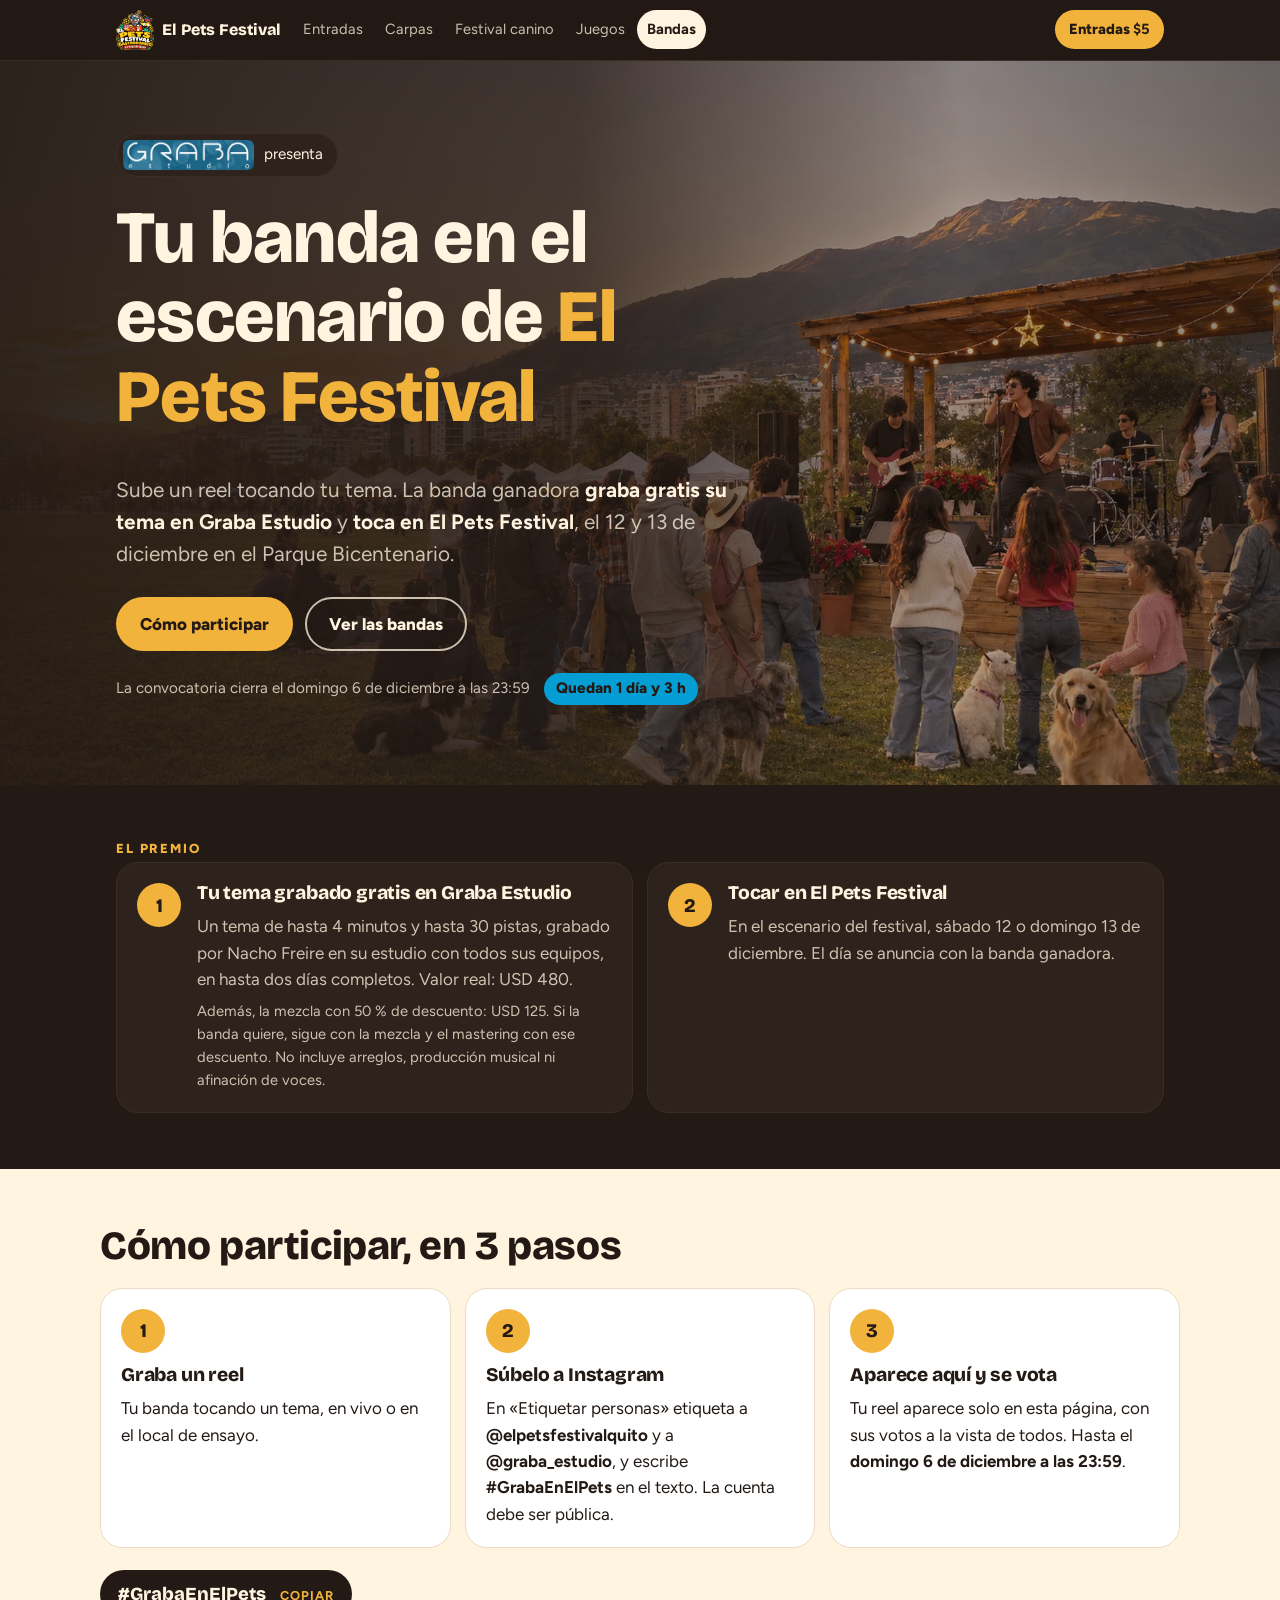
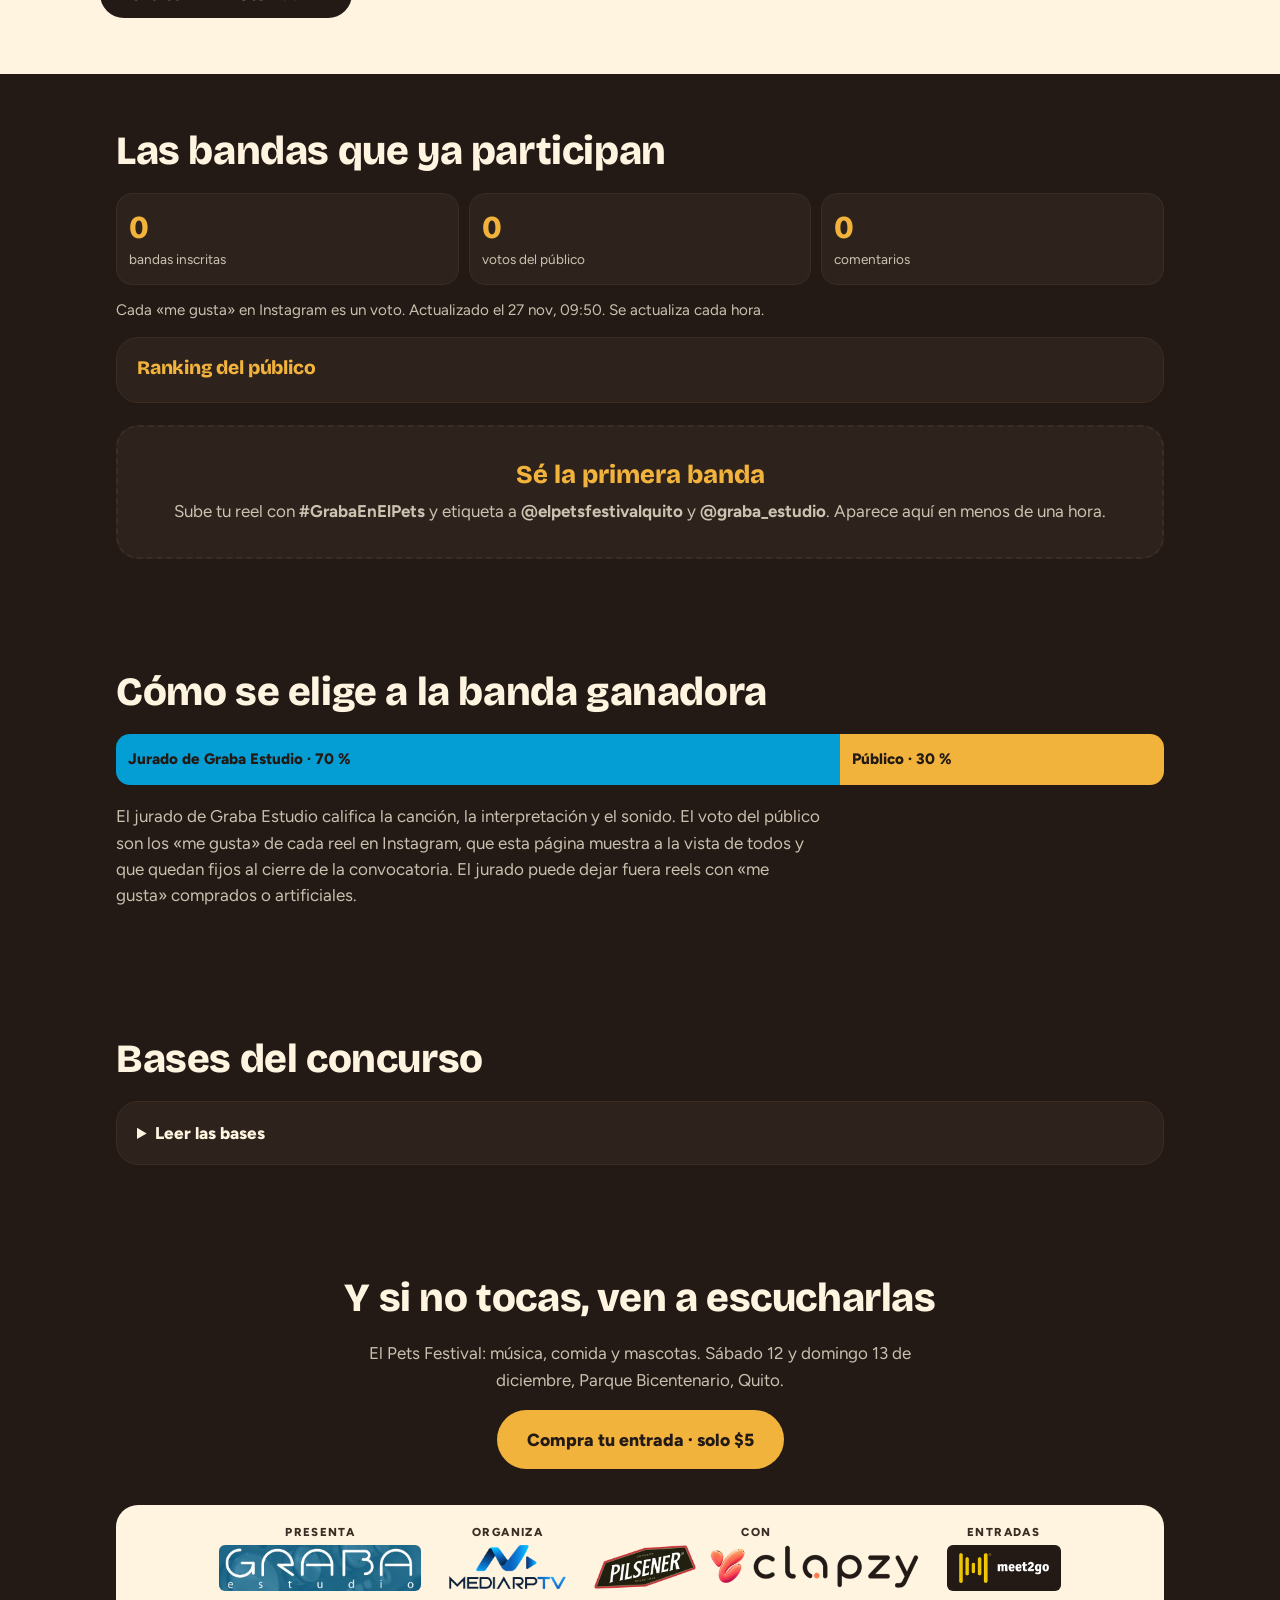
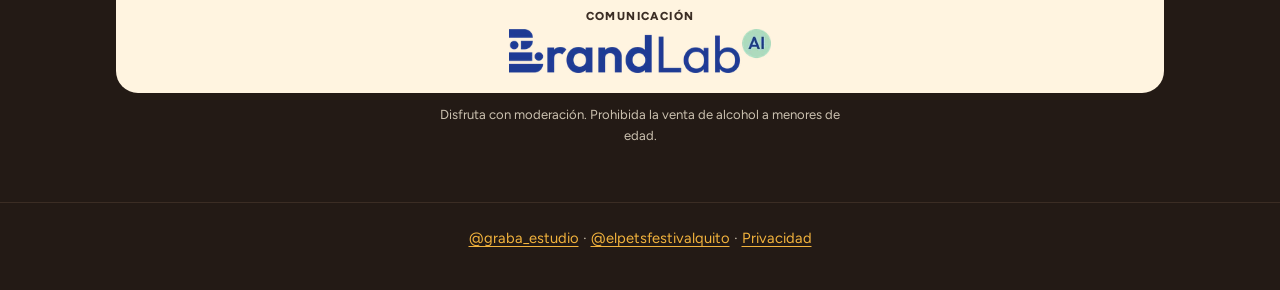
==== graba/index.html @ 7ccef112 "Concurso de bandas Graba Estudio: página /graba/ con premio, bases, reels y votos públicos - Página " ====
<!doctype html>
<html lang="es-EC">
<head>
<meta charset="utf-8">
<meta name="viewport" content="width=device-width, initial-scale=1, viewport-fit=cover">
<title>Concurso de bandas Graba Estudio · El Pets Festival</title>
<meta name="description" content="Graba Estudio presenta el concurso de bandas de El Pets Festival: sube un reel tocando tu tema, etiqueta a @graba_estudio y @elpetsfestivalquito con #GrabaEnElPets. La banda ganadora graba un single en Graba Estudio y toca en el festival. Hasta el domingo 6 de diciembre.">
<meta name="theme-color" content="#231A15">
<meta property="og:type" content="website">
<meta property="og:title" content="Concurso de bandas · Graba Estudio × El Pets Festival">
<meta property="og:description" content="Sube tu reel con #GrabaEnElPets hasta el domingo 6 de diciembre. Premio: grabar un single en Graba Estudio y tocar en El Pets Festival.">
<meta property="og:image" content="https://elpetsfestivalquito.com/graba/assets/og-graba.jpg">
<meta property="og:image:width" content="1200">
<meta property="og:image:height" content="630">
<meta property="og:url" content="https://elpetsfestivalquito.com/graba/">
<link rel="canonical" href="https://elpetsfestivalquito.com/graba/">
<link rel="icon" href="../juegos/assets/iconos/favicon.svg" type="image/svg+xml">
<link rel="apple-touch-icon" href="../juegos/assets/iconos/apple-touch-icon.png">
<link rel="preload" href="../juegos/assets/fuentes/bricolage-var.woff2" as="font" type="font/woff2" crossorigin>
<link rel="preload" href="../juegos/assets/fuentes/figtree-var.woff2" as="font" type="font/woff2" crossorigin>
<script>document.documentElement.classList.add("js")</script>
<link rel="stylesheet" href="graba.css">
</head>
<body>
<a class="saltar" href="#contenido">Ir al contenido</a>

<header class="barra">
  <div class="barra__in">
    <a class="barra__marca" href="../" aria-label="El Pets Festival, página de entradas"><img src="../juegos/assets/logo-240.webp" width="240" height="251" alt=""><span>El Pets Festival</span></a>
    <nav class="paginas" aria-label="Páginas del festival">
      <a href="../">Entradas</a><a href="../carpas.html">Carpas</a><a href="../canino.html"><span class="corto">Canino</span><span class="largo">Festival canino</span></a><a href="../juegos/">Juegos</a><a href="./" aria-current="page">Bandas</a>
    </nav>
    <a class="barra__cta" href="https://www.meet2go.com/ev/elpetsfestivaluio" target="_blank" rel="noopener">Entradas <b>$5</b></a>
  </div>
</header>

<main id="contenido">
  <section class="hero" aria-labelledby="t-hero">
    <picture class="hero__foto"><source media="(min-width: 900px)" type="image/webp" srcset="assets/graba-hero-1920.webp"><source media="(min-width: 900px)" srcset="assets/graba-hero-1920.jpg"><source type="image/webp" srcset="assets/graba-hero-1080x1350.webp"><img src="assets/graba-hero-1080x1350.jpg" width="1080" height="1350" alt="" fetchpriority="high"></picture>
    <div class="hero__in">
      <div class="hero__texto">
      <p class="presenta"><picture><source type="image/webp" srcset="assets/graba-logo-oficial-600.webp 600w, assets/graba-logo-oficial-1200.webp 1200w" sizes="160px"><img class="presenta__logo" src="assets/graba-logo-oficial-600.jpg" width="600" height="137" alt="Graba Estudio"></picture><span>presenta</span></p>
      <h1 id="t-hero">Tu banda en el escenario de <em>El Pets Festival</em></h1>
      <p class="bajada">Sube un reel tocando tu tema. La banda ganadora <b>graba gratis su tema en Graba Estudio</b> y <b>toca en El Pets Festival</b>, el 12 y 13 de diciembre en el Parque Bicentenario.</p>
      <div class="hero__botones">
        <a class="btn btn--primario" href="#participa">Cómo participar</a>
        <a class="btn btn--fantasma" href="#reels">Ver las bandas</a>
      </div>
      <div class="cierre" aria-live="polite">
        <span class="cierre__rot">La convocatoria cierra el domingo 6 de diciembre a las 23:59</span>
        <span class="cierre__cuenta" data-cuenta hidden></span>
      </div>
      </div>
      <div class="hero__visual" aria-hidden="true">
        <div class="v-logos"><picture><source type="image/webp" srcset="assets/graba-logo-oficial-600.webp 600w, assets/graba-logo-oficial-1200.webp 1200w" sizes="260px"><img class="v-graba" src="assets/graba-logo-oficial-600.jpg" width="600" height="137" alt=""></picture><span class="v-x">×</span><img class="v-fest" src="../juegos/assets/logo-240.webp" width="240" height="251" alt=""></div>
        <p class="v-t">Tu tema grabado gratis<br>y tu banda en el escenario</p>
        <span class="v-h">#GrabaEnElPets</span>
      </div>
    </div>
  </section>

  <section class="premio" aria-labelledby="t-premio">
    <h2 id="t-premio" class="ceja">El premio</h2>
    <ul class="premio__lista">
      <li><span class="premio__n">1</span><div><h3>Tu tema grabado gratis en Graba Estudio</h3><p>Un tema de hasta 4 minutos y hasta 30 pistas, grabado por Nacho Freire en su estudio con todos sus equipos, en hasta dos días completos. Valor real: USD 480.</p><p class="premio__extra">Además, la mezcla con 50 % de descuento: USD 125. Si la banda quiere, sigue con la mezcla y el mastering con ese descuento. No incluye arreglos, producción musical ni afinación de voces.</p></div></li>
      <li><span class="premio__n">2</span><div><h3>Tocar en El Pets Festival</h3><p>En el escenario del festival, sábado 12 o domingo 13 de diciembre. El día se anuncia con la banda ganadora.</p></div></li>
    </ul>
  </section>

  <section class="participa" id="participa" aria-labelledby="t-part">
    <h2 id="t-part">Cómo participar, en 3 pasos</h2>
    <ol class="pasos">
      <li><span class="pasos__n">1</span><h3>Graba un reel</h3><p>Tu banda tocando un tema, en vivo o en el local de ensayo.</p></li>
      <li><span class="pasos__n">2</span><h3>Súbelo a Instagram</h3><p>En «Etiquetar personas» etiqueta a <b>@elpetsfestivalquito</b> y a <b>@graba_estudio</b>, y escribe <b>#GrabaEnElPets</b> en el texto. La cuenta debe ser pública.</p></li>
      <li><span class="pasos__n">3</span><h3>Aparece aquí y se vota</h3><p>Tu reel aparece solo en esta página, con sus votos a la vista de todos. Hasta el <b>domingo 6 de diciembre a las 23:59</b>.</p></li>
    </ol>
    <p class="hashtag"><button type="button" class="hashtag__btn" data-copiar="#GrabaEnElPets">#GrabaEnElPets <span>Copiar</span></button></p>
  </section>

  <section class="reels" id="reels" aria-labelledby="t-reels">
    <h2 id="t-reels">Las bandas que ya participan</h2>
    <div class="seguimiento" data-seguimiento hidden>
      <ul class="resumen" aria-label="El concurso en cifras">
        <li><b data-n-bandas>0</b><span>bandas inscritas</span></li>
        <li><b data-n-votos>0</b><span>votos del público</span></li>
        <li><b data-n-coment>0</b><span>comentarios</span></li>
      </ul>
      <p class="seguimiento__nota">Cada «me gusta» en Instagram es un voto. <span data-actualizado></span></p>
      <div class="voto">
        <h3 class="voto__t">Ranking del público</h3>
        <ol class="voto__lista" data-ranking></ol>
      </div>
    </div>
    <div class="reels__grid" data-reels></div>
    <div class="reels__vacio" data-vacio>
      <p class="reels__vacio-t">Sé la primera banda</p>
      <p>Sube tu reel con <b>#GrabaEnElPets</b> y etiqueta a <b>@elpetsfestivalquito</b> y <b>@graba_estudio</b>. Aparece aquí en menos de una hora.</p>
    </div>
    <div class="pasa" data-pasa hidden>
      <h3 class="pasa__t">Lo que va pasando</h3>
      <p class="seguimiento__nota">Cada banda que se postula y los votos que va sumando su comunidad, a la vista de todos.</p>
      <ol class="pasa__lista" data-eventos></ol>
    </div>
  </section>

  <section class="elige" aria-labelledby="t-elige">
    <h2 id="t-elige">Cómo se elige a la banda ganadora</h2>
    <div class="elige__barras" role="img" aria-label="70 por ciento jurado de Graba Estudio, 30 por ciento votos del público">
      <span class="elige__jurado" style="--v:70">Jurado de Graba Estudio · 70 %</span>
      <span class="elige__publico" style="--v:30">Público · 30 %</span>
    </div>
    <p>El jurado de Graba Estudio califica la canción, la interpretación y el sonido. El voto del público son los «me gusta» de cada reel en Instagram, que esta página muestra a la vista de todos y que quedan fijos al cierre de la convocatoria. El jurado puede dejar fuera reels con «me gusta» comprados o artificiales.</p>
  </section>

  <section class="bases" aria-labelledby="t-bases">
    <h2 id="t-bases">Bases del concurso</h2>
    <details>
      <summary>Leer las bases</summary>
      <ol>
        <li>Participan bandas con un reel publicado en Instagram desde una cuenta pública entre el 27 de noviembre y el domingo 6 de diciembre de 2026 a las 23:59 (hora de Quito), con @elpetsfestivalquito y @graba_estudio etiquetados y el hashtag #GrabaEnElPets en el texto.</li>
        <li>Participar es gratis. Vale un tema propio o un cover con autorización escrita de sus autores; la banda responde por los derechos del tema.</li>
        <li>Si en la banda hay menores de 18 años, cada uno participa con la autorización de su madre, padre o representante legal, que se pide a la banda ganadora antes de entregar el premio.</li>
        <li>Al participar, la banda acepta que su reel y su número de «me gusta» aparezcan en esta página y en las redes de El Pets Festival y de Graba Estudio. Los reels aparecen solos cada hora; el equipo retira los que no cumplan estas bases. Para retirar tu reel de esta página, escribe por mensaje directo a @elpetsfestivalquito.</li>
        <li>La banda ganadora se elige con el jurado de Graba Estudio (70 %) y los «me gusta» de cada reel al cierre (30 %), tal como los muestra esta página; el conteo del cierre queda registrado en un acta. El organizador puede descalificar reels con «me gusta» comprados o falsos. La ganadora se anuncia en las redes de El Pets Festival y de Graba Estudio.</li>
        <li>El premio es la grabación gratis en Graba Estudio de un tema de hasta 4 minutos y hasta 30 pistas, en hasta dos días completos (valor real USD 480), y una presentación en El Pets Festival. La mezcla tiene 50 % de descuento (USD 125) y es opcional, igual que el mastering con el mismo descuento. No incluye arreglos, producción musical ni afinación de voces. El premio no se cambia por dinero.</li>
        <li>Meta e Instagram no patrocinan, avalan ni administran este concurso, ni están asociados a él.</li>
        <li>Solo usamos los datos de contacto de la banda para coordinar el premio. Lee la <a class="enlace" href="../privacidad.html">política de privacidad</a>.</li>
      </ol>
    </details>
  </section>

  <section class="final" aria-labelledby="t-final">
    <h2 id="t-final">Y si no tocas, ven a escucharlas</h2>
    <p>El Pets Festival: música, comida y mascotas. Sábado 12 y domingo 13 de diciembre, Parque Bicentenario, Quito.</p>
    <a class="btn btn--primario btn--grande" href="https://www.meet2go.com/ev/elpetsfestivaluio" target="_blank" rel="noopener">Compra tu entrada · solo $5</a>
    <div class="firmas" role="group" aria-label="Presenta, organiza y acompañan">
      <span class="firmas__grupo"><span class="firmas__rol">Presenta</span><picture><source type="image/webp" srcset="assets/graba-logo-oficial-600.webp 600w, assets/graba-logo-oficial-1200.webp 1200w" sizes="200px"><img class="firmas__graba" src="assets/graba-logo-oficial-600.jpg" width="600" height="137" alt="Graba Estudio"></picture></span>
      <span class="firmas__grupo"><span class="firmas__rol">Organiza</span><picture><source type="image/webp" srcset="../img/marcas/mediarptv.webp"><img src="../img/marcas/mediarptv.png" width="344" height="129" alt="MEDIARPTV"></picture></span>
      <span class="firmas__grupo"><span class="firmas__rol">Con</span><span class="firmas__par"><picture><source type="image/webp" srcset="../img/marcas/pilsener.webp"><img src="../img/marcas/pilsener.png" width="320" height="139" alt="Pilsener"></picture><picture><source type="image/webp" srcset="../img/marcas/clapzy.webp"><img src="../img/marcas/clapzy.png" width="380" height="80" alt="Clapzy"></picture></span></span>
      <span class="firmas__grupo"><span class="firmas__rol">Entradas</span><picture class="firmas__chip"><source type="image/webp" srcset="../img/marcas/meet2go.webp"><img src="../img/marcas/meet2go.png" width="300" height="100" alt="Meet2Go"></picture></span>
      <span class="firmas__grupo"><span class="firmas__rol">Comunicación</span><picture><source type="image/webp" srcset="../img/marcas/brandlab.webp"><img src="../img/marcas/brandlab.png" width="380" height="64" alt="BrandLab AI"></picture></span>
    </div>
    <p class="aviso-alcohol">Disfruta con moderación. Prohibida la venta de alcohol a menores de edad.</p>
  </section>
</main>

<footer class="pie">
  <p><a class="enlace" href="https://www.instagram.com/graba_estudio/" target="_blank" rel="noopener">@graba_estudio</a> · <a class="enlace" href="https://www.instagram.com/elpetsfestivalquito/" target="_blank" rel="noopener">@elpetsfestivalquito</a> · <a class="enlace" href="../privacidad.html">Privacidad</a></p>
</footer>

<script src="graba.js" defer></script>
</body>
</html>
---- graba/graba.css ----
/* Concurso de bandas Graba Estudio × El Pets Festival (HUECA-GRABA-002). Paleta y letras del festival; el cian de Graba solo como acento. */
@font-face { font-family: "Bricolage"; src: url("../juegos/assets/fuentes/bricolage-var.woff2") format("woff2"); font-weight: 200 800; font-display: swap; }
@font-face { font-family: "Figtree"; src: url("../juegos/assets/fuentes/figtree-var.woff2") format("woff2"); font-weight: 300 900; font-display: swap; }
:root {
  --canela: #B4472A; --mostaza: #F2B33D; --crema: #FFF4E0; --carbon: #231A15; --carbon-2: #2E231C; --carbon-3: #3B2D24;
  --crema-70: rgba(255, 244, 224, .76); --graba: #049ED4; --radio: 22px; --ancho: 1080px;
}
* { box-sizing: border-box; }
html { -webkit-text-size-adjust: 100%; scroll-behavior: smooth; }
body { margin: 0; background: var(--carbon); color: var(--crema); font: 400 17px/1.55 "Figtree", system-ui, sans-serif; }
img { max-width: 100%; height: auto; display: block; }
h1, h2, h3 { font-family: "Bricolage", "Figtree", sans-serif; line-height: 1.08; margin: 0 0 .5em; letter-spacing: -.01em; }
h2 { font-size: clamp(1.7rem, 4.6vw, 2.5rem); }
h3 { font-size: 1.2rem; }
p { margin: 0 0 1em; }
b { font-weight: 700; }
a { color: inherit; }
.enlace { color: var(--mostaza); text-underline-offset: 3px; }
.saltar { position: absolute; left: -999px; top: 8px; background: var(--mostaza); color: var(--carbon); padding: 8px 14px; border-radius: 8px; z-index: 10; }
.saltar:focus { left: 8px; }
:focus-visible { outline: 3px solid var(--mostaza); outline-offset: 3px; }

/* barra */
.barra { position: sticky; top: 0; z-index: 5; background: rgba(35, 26, 21, .94); backdrop-filter: blur(8px); border-bottom: 1px solid var(--carbon-3); }
.barra__in { max-width: var(--ancho); margin: 0 auto; padding: 10px 16px; display: flex; align-items: center; gap: 12px; }
.barra__marca { display: flex; align-items: center; gap: 8px; text-decoration: none; font: 700 1rem "Bricolage", sans-serif; flex: none; }
.barra__marca img { width: 38px; height: auto; }
.barra__marca span { display: none; }
.paginas { display: flex; gap: 2px; overflow-x: auto; scrollbar-width: none; flex: 1; min-width: 0; }
.paginas::-webkit-scrollbar { display: none; }
.paginas a { text-decoration: none; padding: 8px 10px; border-radius: 999px; font-size: .92rem; white-space: nowrap; color: var(--crema-70); }
.paginas a[aria-current] { background: var(--crema); color: var(--carbon); font-weight: 700; }
.paginas .largo { display: none; }
.barra__cta { flex: none; text-decoration: none; background: var(--mostaza); color: var(--carbon); font-weight: 800; padding: 8px 14px; border-radius: 999px; font-size: .92rem; }
@media (min-width: 900px) { .barra__marca span, .paginas .largo { display: inline; } .paginas .corto { display: none; } }
@media (max-width: 899px) {
  .barra__in { flex-wrap: wrap; row-gap: 6px; }
  .barra__marca span { display: inline; }
  .barra__cta { margin-left: auto; }
  .paginas { order: 3; flex: 1 0 100%; justify-content: space-between; }
  .paginas a { padding: 7px 8px; font-size: .88rem; }
}
@media (max-width: 359px) { .paginas a { padding: 7px 5px; font-size: .82rem; } }

section { max-width: var(--ancho); margin: 0 auto; padding: 56px 16px; }
.ceja { font: 800 .82rem "Figtree", sans-serif; letter-spacing: .14em; text-transform: uppercase; color: var(--mostaza); }

/* hero */
.hero { max-width: none; padding: 0; background:
  radial-gradient(60% 70% at 85% 10%, rgba(4, 158, 212, .26), transparent 70%),
  radial-gradient(70% 60% at 0% 100%, rgba(180, 71, 42, .35), transparent 70%), var(--carbon); }
.hero__in { max-width: var(--ancho); margin: 0 auto; padding: 48px 16px 56px; }
.presenta { display: inline-flex; align-items: center; gap: 10px; background: var(--carbon-2); border: 1px solid var(--carbon-3); padding: 6px 14px 6px 6px; border-radius: 999px; margin-bottom: 22px; font-size: .95rem; }
.presenta img { height: 30px; width: auto; border-radius: 6px; }
.hero h1 { font-size: clamp(2.3rem, 8.2vw, 4.6rem); max-width: 15ch; }
.hero h1 em { font-style: normal; color: var(--mostaza); }
.bajada { font-size: clamp(1.05rem, 2.6vw, 1.3rem); color: var(--crema-70); max-width: 52ch; }
.bajada b { color: var(--crema); }
.hero__botones { display: flex; flex-wrap: wrap; gap: 12px; margin: 26px 0 22px; }
.btn { display: inline-flex; align-items: center; justify-content: center; min-height: 48px; padding: 12px 22px; border-radius: 999px; font-weight: 800; text-decoration: none; border: 2px solid transparent; }
.btn--primario { background: var(--mostaza); color: var(--carbon); }
.btn--fantasma { border-color: var(--crema-70); color: var(--crema); }
.btn--grande { font-size: 1.1rem; min-height: 56px; padding: 14px 28px; }
.cierre { display: flex; flex-wrap: wrap; gap: 8px 14px; align-items: center; font-size: .95rem; }
.cierre__rot { color: var(--crema-70); }
.cierre__cuenta { background: var(--graba); color: var(--carbon); font-weight: 800; padding: 4px 12px; border-radius: 999px; }

/* premio */
.premio__lista { list-style: none; padding: 0; margin: 0; display: grid; gap: 14px; }
.premio__lista li { display: flex; gap: 16px; align-items: flex-start; background: var(--carbon-2); border: 1px solid var(--carbon-3); border-radius: var(--radio); padding: 20px; }
.premio__lista p { margin: 0; color: var(--crema-70); }
.premio__n, .pasos__n { flex: none; width: 44px; height: 44px; border-radius: 50%; display: grid; place-items: center; background: var(--mostaza); color: var(--carbon); font: 800 1.2rem "Bricolage", sans-serif; }
@media (min-width: 760px) { .premio__lista { grid-template-columns: 1fr 1fr; } }

/* participa */
.participa { background: var(--crema); color: var(--carbon); max-width: none; }
.participa > * { max-width: var(--ancho); margin-left: auto; margin-right: auto; }
.pasos { list-style: none; padding: 0; display: grid; gap: 14px; margin-top: 8px; margin-bottom: 22px; }
.pasos li { background: #fff; border-radius: var(--radio); padding: 20px; border: 1px solid #eadcc2; }
.pasos li p { margin: 0; }
.pasos h3 { margin-top: 12px; }
@media (min-width: 760px) { .pasos { grid-template-columns: repeat(3, 1fr); } }
.hashtag { margin-top: 0; margin-bottom: 0; }
.hashtag__btn { font: 800 1.15rem "Bricolage", sans-serif; background: var(--carbon); color: var(--crema); border: 0; border-radius: 999px; padding: 12px 18px; cursor: pointer; min-height: 48px; }
.hashtag__btn span { font: 700 .8rem "Figtree", sans-serif; margin-left: 10px; color: var(--mostaza); text-transform: uppercase; letter-spacing: .08em; }

/* reels */
.reels__nota { color: var(--crema-70); font-size: .95rem; }
.reels__grid { display: grid; gap: 16px; grid-template-columns: repeat(auto-fill, minmax(260px, 1fr)); }
.reel { background: var(--carbon-2); border: 1px solid var(--carbon-3); border-radius: var(--radio); overflow: hidden; display: flex; flex-direction: column; }
.reel__abrir { all: unset; cursor: pointer; display: grid; place-items: center; aspect-ratio: 9 / 12; background:
  radial-gradient(80% 60% at 50% 40%, rgba(4, 158, 212, .35), transparent 70%), var(--carbon-3); position: relative; }
.reel__abrir:focus-visible { outline: 3px solid var(--mostaza); outline-offset: -3px; }
.reel__play { width: 72px; height: 72px; border-radius: 50%; background: var(--mostaza); display: grid; place-items: center; }
.reel__play::before { content: ""; border-left: 22px solid var(--carbon); border-top: 14px solid transparent; border-bottom: 14px solid transparent; margin-left: 6px; }
.reel__aviso { position: absolute; bottom: 12px; left: 12px; right: 12px; font-size: .8rem; color: var(--crema-70); text-align: center; }
.reel__pie { padding: 14px 16px; }
.reel__banda { font: 700 1.05rem "Bricolage", sans-serif; margin: 0; }

.reel iframe, .reel .instagram-media { margin: 0 !important; min-width: 0 !important; width: 100% !important; }
.reels__vacio { background: var(--carbon-2); border: 2px dashed var(--carbon-3); border-radius: var(--radio); padding: 32px 20px; text-align: center; }
.reels__vacio-t { font: 800 1.6rem "Bricolage", sans-serif; color: var(--mostaza); margin-bottom: .3em; }
.reels__vacio p:last-child { margin: 0; color: var(--crema-70); }

/* elige */
.elige__barras { display: flex; border-radius: 14px; overflow: hidden; margin: 6px 0 18px; font-weight: 800; font-size: .95rem; }
.elige__barras span { flex: var(--v) 1 0; padding: 14px 12px; min-width: 0; }
.elige__jurado { background: var(--graba); color: var(--carbon); }
.elige__publico { background: var(--mostaza); color: var(--carbon); }
.elige p { color: var(--crema-70); max-width: 64ch; }
@media (max-width: 480px) { .elige__barras { flex-direction: column; } }

/* bases */
.bases details { background: var(--carbon-2); border: 1px solid var(--carbon-3); border-radius: var(--radio); padding: 4px 20px; }
.bases summary { cursor: pointer; font-weight: 800; padding: 14px 0; min-height: 48px; }
.bases ol { padding-left: 1.2em; margin: 0 0 16px; color: var(--crema-70); }
.bases li { margin-bottom: .6em; }

/* final */
.final { text-align: center; }
.final p { color: var(--crema-70); max-width: 52ch; margin-left: auto; margin-right: auto; }
.firmas { display: flex; flex-wrap: wrap; justify-content: center; gap: 18px 28px; margin-top: 36px; background: var(--crema); border-radius: var(--radio); padding: 20px; }
.firmas__grupo { display: flex; flex-direction: column; align-items: center; gap: 6px; }
.firmas__rol { font: 800 .72rem "Figtree", sans-serif; letter-spacing: .12em; text-transform: uppercase; color: var(--carbon-3); }
.firmas img { height: 44px; width: auto; }
.firmas__chip { background: var(--carbon); border-radius: 6px; padding: 8px 12px; display: block; }
.firmas__chip img { height: 30px; }
.firmas .firmas__graba { height: 46px; width: auto; border-radius: 6px; }
.pie { text-align: center; padding: 24px 16px 40px; font-size: .92rem; color: var(--crema-70); border-top: 1px solid var(--carbon-3); }
.pie p { margin: 0; }
@media (prefers-reduced-motion: reduce) { html { scroll-behavior: auto; } }

/* portada en escritorio: tarjeta del concurso a la derecha */
.hero__visual { display: none; }
@media (min-width: 900px) {
  .hero__in { display: grid; grid-template-columns: 1.35fr 1fr; gap: 40px; align-items: center; }
  .hero__visual { display: grid; justify-items: center; gap: 18px; background: var(--carbon-2); border: 1px solid var(--carbon-3); border-radius: 28px; padding: 36px 28px; transform: rotate(2deg); box-shadow: 0 24px 60px rgba(0, 0, 0, .45); }
  .hero__visual .v-logos { display: flex; align-items: center; gap: 18px; }
  .hero__visual .v-graba { width: 230px; height: auto; border-radius: 12px; }
  .hero__visual .v-x { font: 800 2rem "Bricolage", sans-serif; color: var(--crema-70); }
  .hero__visual .v-fest { width: 120px; }
  .hero__visual .v-t { font: 800 1.5rem/1.15 "Bricolage", sans-serif; text-align: center; margin: 0; }
  .hero__visual .v-h { background: var(--mostaza); color: var(--carbon); font: 800 1.1rem "Bricolage", sans-serif; padding: 8px 18px; border-radius: 999px; }
}

/* votación pública y logos en pareja */
.voto { background: var(--carbon-2); border: 1px solid var(--carbon-3); border-radius: var(--radio); padding: 20px; margin-bottom: 22px; }
.voto__t { color: var(--mostaza); margin-bottom: 4px; }
.voto__nota { color: var(--crema-70); font-size: .95rem; }
.voto__lista { list-style: none; padding: 0; margin: 0; display: grid; gap: 8px; }
.voto__fila { display: grid; grid-template-columns: 36px 1fr auto; align-items: center; gap: 10px; background: var(--carbon-3); border-radius: 12px; padding: 10px 12px; }
.voto__pos { width: 32px; height: 32px; border-radius: 50%; display: grid; place-items: center; background: var(--graba); color: var(--carbon); font-weight: 800; }
.voto__fila:first-child .voto__pos { background: var(--mostaza); color: var(--carbon); }
.voto__banda { font-weight: 700; overflow: hidden; text-overflow: ellipsis; white-space: nowrap; }
.voto__n { font-weight: 800; white-space: nowrap; }
.reel__pos { position: absolute; top: 12px; left: 12px; background: var(--mostaza); color: var(--carbon); font-weight: 800; border-radius: 999px; padding: 4px 10px; }
.reel__datos { margin: 2px 0 10px; font-size: .88rem; color: var(--crema-70); }
.reel__votar { display: inline-flex; align-items: center; min-height: 44px; padding: 8px 16px; border-radius: 999px; background: var(--graba); color: var(--carbon); font-weight: 800; text-decoration: none; }
.firmas__par { display: flex; align-items: center; gap: 14px; }

/* seguimiento público y casillero de votación por video */
.seguimiento { display: grid; gap: 14px; margin-bottom: 22px; }
.resumen { list-style: none; padding: 0; margin: 0; display: grid; grid-template-columns: repeat(3, 1fr); gap: 10px; }
.resumen li { background: var(--carbon-2); border: 1px solid var(--carbon-3); border-radius: 16px; padding: 14px 12px; display: grid; gap: 2px; min-width: 0; }
.resumen b { font: 800 clamp(1.4rem, 5vw, 2rem) "Bricolage", sans-serif; color: var(--mostaza); font-variant-numeric: tabular-nums; }
.resumen span { font-size: .85rem; color: var(--crema-70); }
.seguimiento__nota { color: var(--crema-70); font-size: .95rem; margin: 0; }
.voto { margin-bottom: 0; }
.voto__caja { padding: 14px 16px 16px; display: grid; gap: 8px; }
.voto__caja .reel__banda { margin: 0; }
.voto__cifras { display: flex; align-items: baseline; justify-content: space-between; gap: 10px; flex-wrap: wrap; }
.voto__grande { margin: 0; font-size: 1rem; color: var(--crema-70); }
.voto__grande b { font: 800 2rem/1 "Bricolage", sans-serif; color: var(--crema); font-variant-numeric: tabular-nums; }
.voto__dia { margin: 0; font-size: .85rem; font-weight: 700; color: var(--graba); }
.voto__linea { width: 100%; height: 44px; display: block; }
.voto__area { fill: rgba(4, 158, 212, .18); }
.voto__trazo { fill: none; stroke: var(--graba); stroke-width: 2.2; stroke-linejoin: round; stroke-linecap: round; }
.voto__punto { fill: var(--mostaza); }
.voto__caja .reel__datos { margin: 0; }
.voto__caja .reel__votar { justify-content: center; }
.pasa { margin-top: 28px; background: var(--carbon-2); border: 1px solid var(--carbon-3); border-radius: var(--radio); padding: 20px; }
.pasa__t { color: var(--mostaza); margin-bottom: 4px; }
.pasa__lista { list-style: none; padding: 0; margin: 14px 0 0; display: grid; gap: 0; }
.pasa__item { display: grid; grid-template-columns: 112px 1fr; gap: 12px; padding: 10px 0; border-top: 1px solid var(--carbon-3); align-items: baseline; }
.pasa__hora { font-size: .82rem; color: var(--crema-70); font-variant-numeric: tabular-nums; }
.pasa__txt { font-weight: 600; min-width: 0; }
.pasa__item--hito .pasa__txt { color: var(--mostaza); }
@media (max-width: 420px) { .pasa__item { grid-template-columns: 1fr; gap: 2px; } }
.voto__como { margin: 0; font-size: .8rem; color: var(--crema-70); text-align: center; }

.premio__extra { margin-top: 8px !important; font-size: .92rem; }
.aviso-alcohol { margin: 12px auto 0; font-size: .82rem; color: var(--crema-70); }

/* portada con la foto del concurso (escena generada en el Bicentenario, sin texto) */
.hero { position: relative; overflow: hidden; }
.hero__foto { position: absolute; inset: 0; z-index: 0; }
.hero__foto img { width: 100%; height: 100%; object-fit: cover; object-position: 60% 40%; display: block; }
.hero::after { content: ""; position: absolute; inset: 0; z-index: 1; background: linear-gradient(180deg, rgba(35,26,21,.88) 0%, rgba(35,26,21,.72) 45%, rgba(35,26,21,.94) 100%); }
.hero__in { position: relative; z-index: 2; }
@media (min-width: 900px) { .hero::after { background: linear-gradient(90deg, rgba(35,26,21,.95) 0%, rgba(35,26,21,.82) 45%, rgba(35,26,21,.35) 75%, rgba(35,26,21,.55) 100%); } .hero__foto img { object-position: 70% 50%; } }
@media (min-width: 900px) { .hero__visual { display: none !important; } .hero__in { display: block; padding-block: 72px 80px; } .hero__texto { max-width: 640px; } }
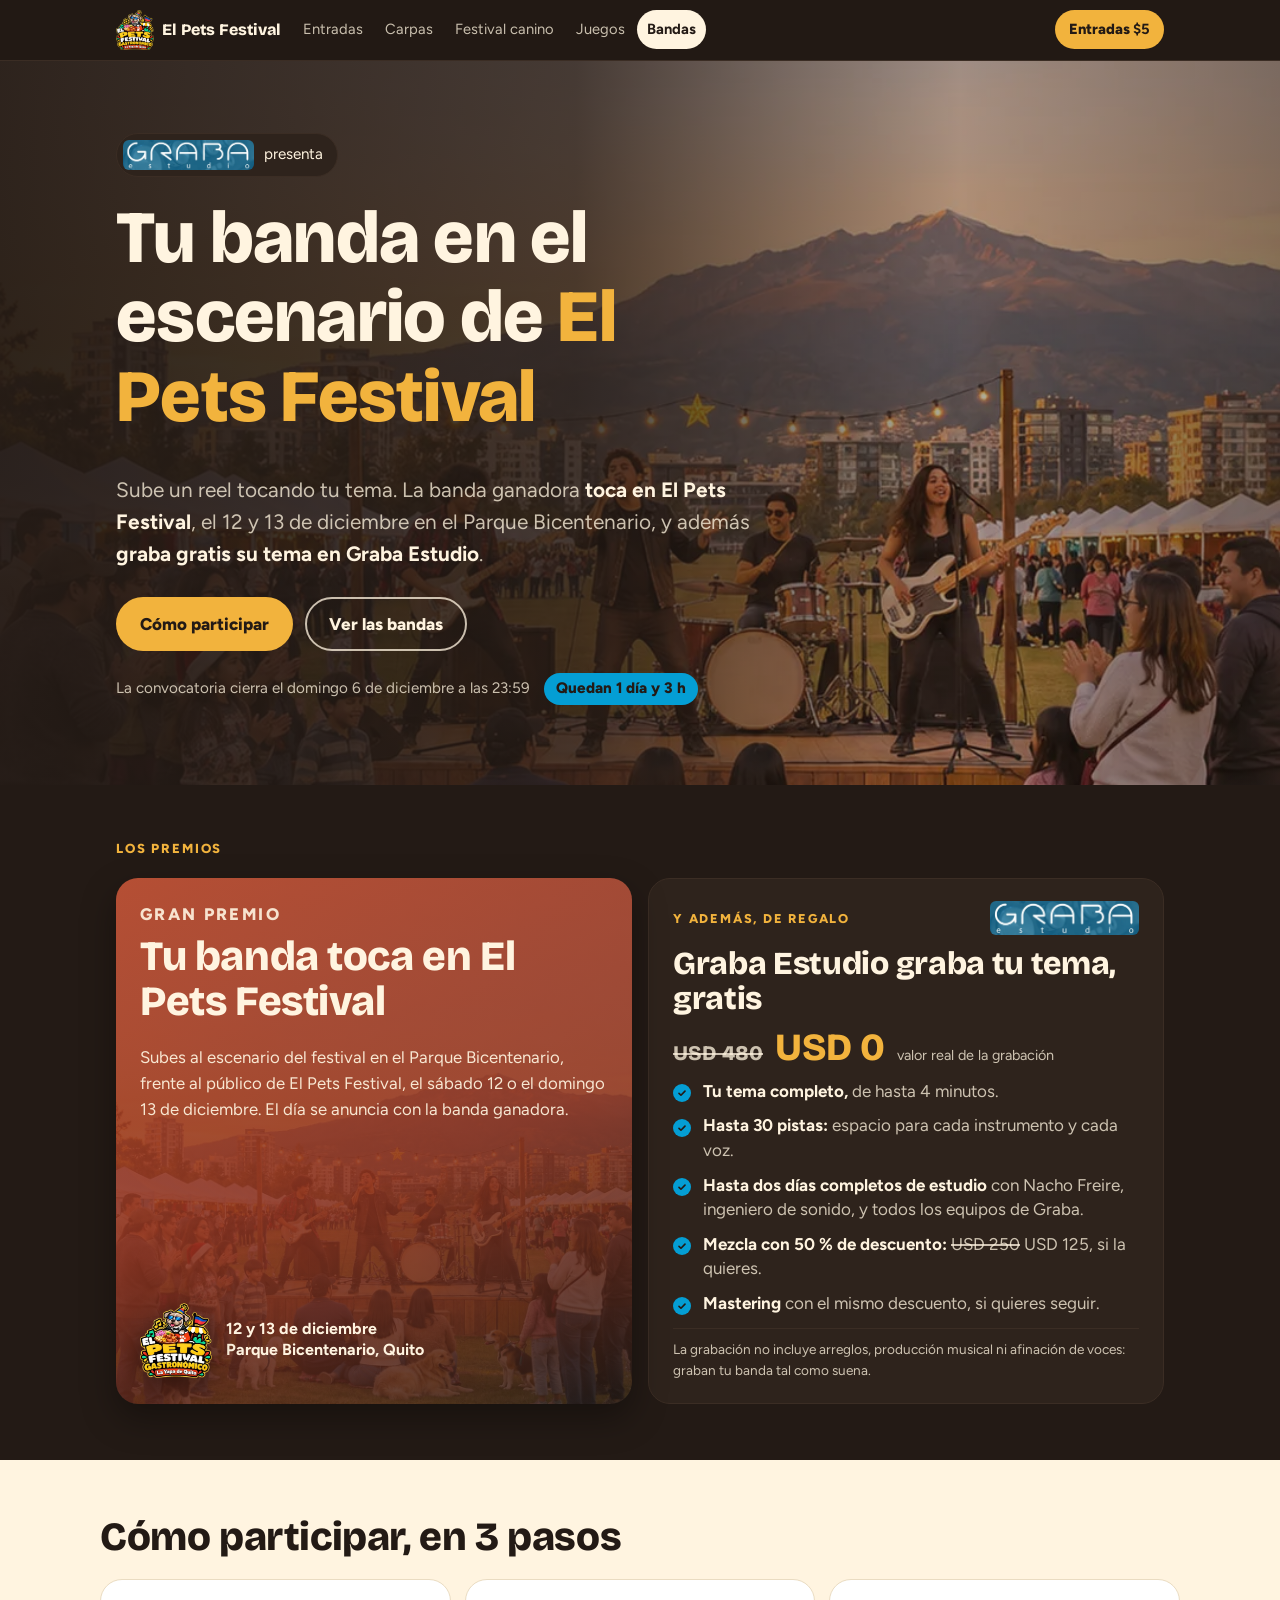
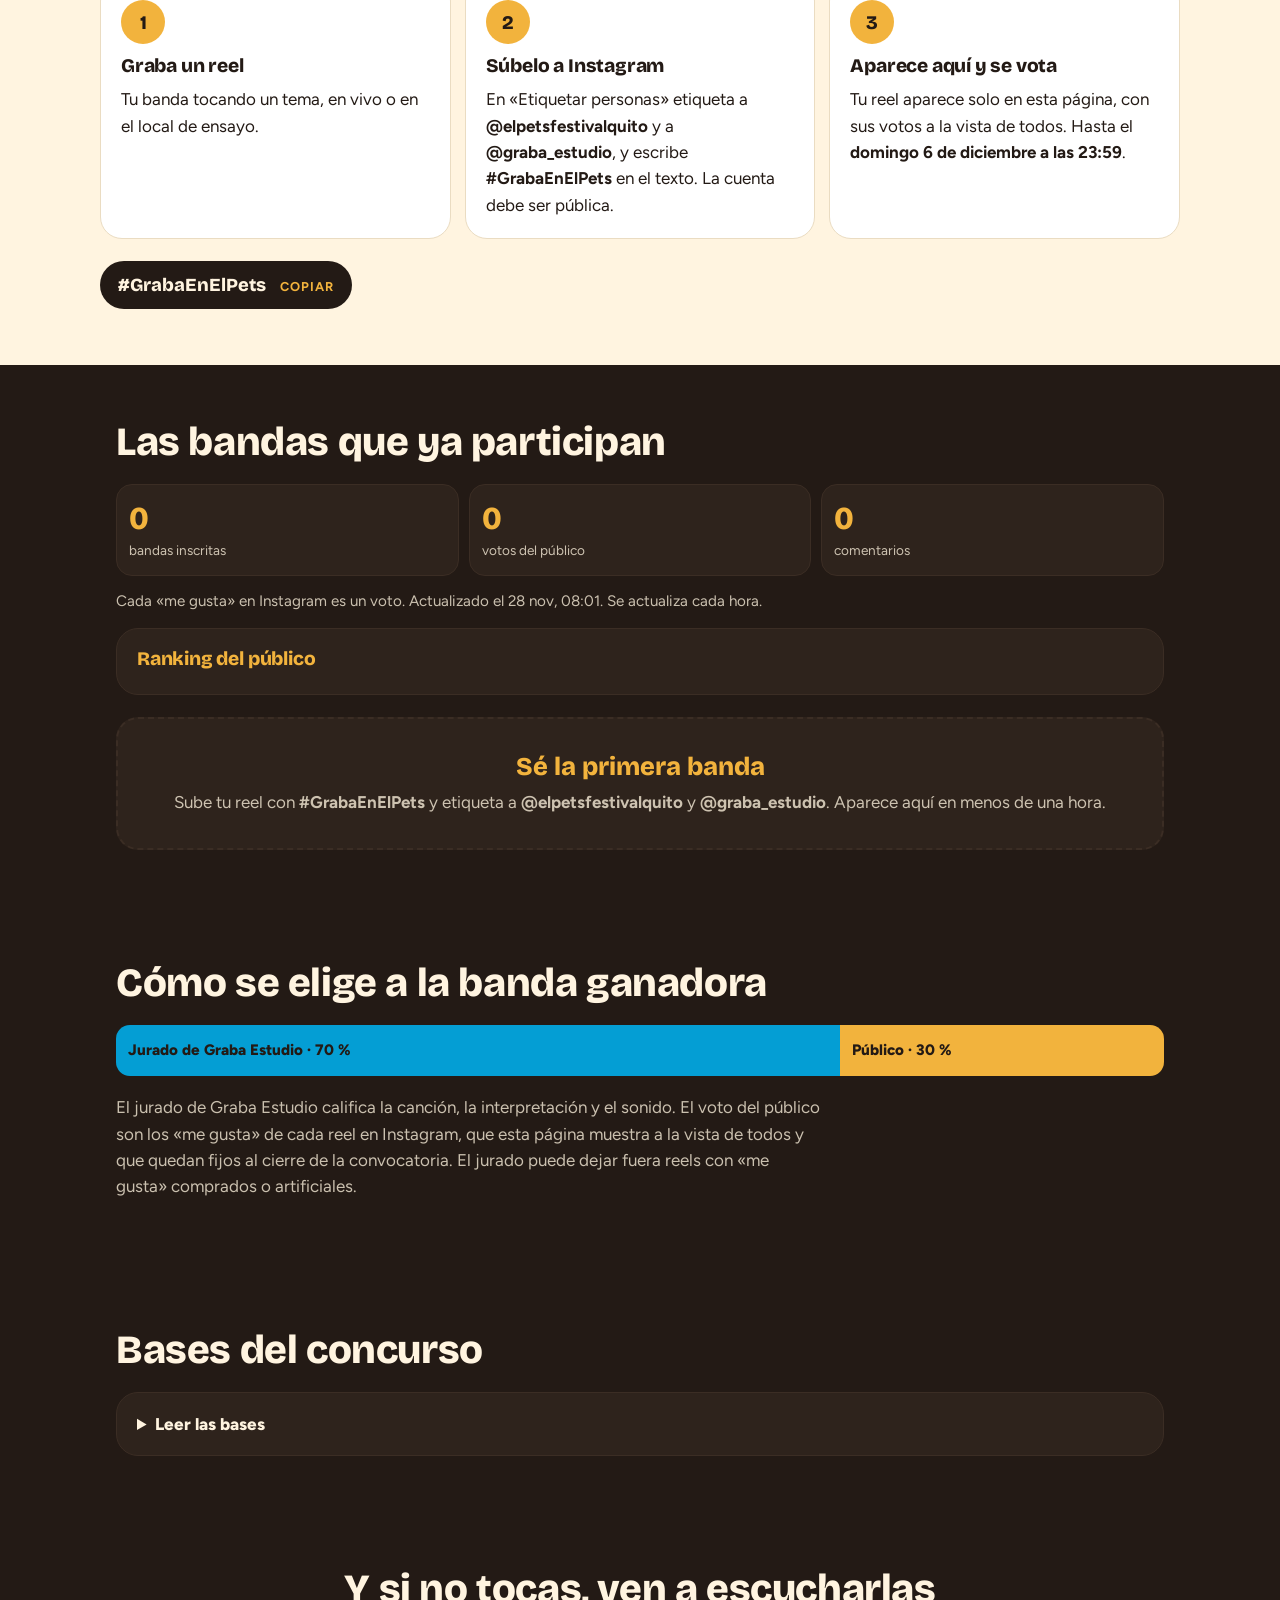
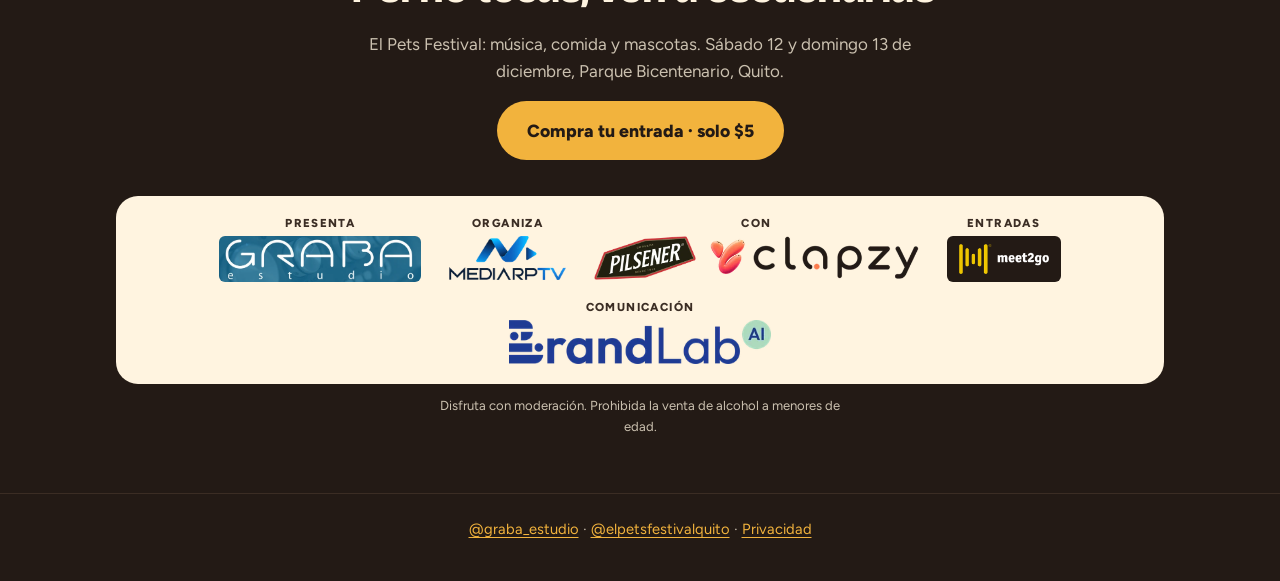
==== commit 8b2d6c44: "Concurso de bandas: el gran premio es tocar en El Pets Festival; la grabación de Graba Estudio, de r" ====
--- a/graba/index.html
+++ b/graba/index.html
@@ -41,7 +41,7 @@
       <div class="hero__texto">
       <p class="presenta"><picture><source type="image/webp" srcset="assets/graba-logo-oficial-600.webp 600w, assets/graba-logo-oficial-1200.webp 1200w" sizes="160px"><img class="presenta__logo" src="assets/graba-logo-oficial-600.jpg" width="600" height="137" alt="Graba Estudio"></picture><span>presenta</span></p>
       <h1 id="t-hero">Tu banda en el escenario de <em>El Pets Festival</em></h1>
-      <p class="bajada">Sube un reel tocando tu tema. La banda ganadora <b>graba gratis su tema en Graba Estudio</b> y <b>toca en El Pets Festival</b>, el 12 y 13 de diciembre en el Parque Bicentenario.</p>
+      <p class="bajada">Sube un reel tocando tu tema. La banda ganadora <b>toca en El Pets Festival</b>, el 12 y 13 de diciembre en el Parque Bicentenario, y además <b>graba gratis su tema en Graba Estudio</b>.</p>
       <div class="hero__botones">
         <a class="btn btn--primario" href="#participa">Cómo participar</a>
         <a class="btn btn--fantasma" href="#reels">Ver las bandas</a>
@@ -53,18 +53,36 @@
       </div>
       <div class="hero__visual" aria-hidden="true">
         <div class="v-logos"><picture><source type="image/webp" srcset="assets/graba-logo-oficial-600.webp 600w, assets/graba-logo-oficial-1200.webp 1200w" sizes="260px"><img class="v-graba" src="assets/graba-logo-oficial-600.jpg" width="600" height="137" alt=""></picture><span class="v-x">×</span><img class="v-fest" src="../juegos/assets/logo-240.webp" width="240" height="251" alt=""></div>
-        <p class="v-t">Tu tema grabado gratis<br>y tu banda en el escenario</p>
+        <p class="v-t">Tu banda en el escenario<br>y tu tema grabado gratis</p>
         <span class="v-h">#GrabaEnElPets</span>
       </div>
     </div>
   </section>
 
   <section class="premio" aria-labelledby="t-premio">
-    <h2 id="t-premio" class="ceja">El premio</h2>
-    <ul class="premio__lista">
-      <li><span class="premio__n">1</span><div><h3>Tu tema grabado gratis en Graba Estudio</h3><p>Un tema de hasta 4 minutos y hasta 30 pistas, grabado por Nacho Freire en su estudio con todos sus equipos, en hasta dos días completos. Valor real: USD 480.</p><p class="premio__extra">Además, la mezcla con 50 % de descuento: USD 125. Si la banda quiere, sigue con la mezcla y el mastering con ese descuento. No incluye arreglos, producción musical ni afinación de voces.</p></div></li>
-      <li><span class="premio__n">2</span><div><h3>Tocar en El Pets Festival</h3><p>En el escenario del festival, sábado 12 o domingo 13 de diciembre. El día se anuncia con la banda ganadora.</p></div></li>
-    </ul>
+    <h2 id="t-premio" class="ceja">Los premios</h2>
+    <div class="premio__gran">
+      <p class="premio__etiqueta">Gran premio</p>
+      <h3>Tu banda toca en El Pets Festival</h3>
+      <p>Subes al escenario del festival en el Parque Bicentenario, frente al público de El Pets Festival, el sábado 12 o el domingo 13 de diciembre. El día se anuncia con la banda ganadora.</p>
+      <div class="premio__gran-pie"><img src="../juegos/assets/logo-240.webp" width="240" height="251" alt="El Pets Festival"><span>12 y 13 de diciembre<br>Parque Bicentenario, Quito</span></div>
+    </div>
+    <div class="premio__graba">
+      <div class="premio__graba-cab">
+        <p class="premio__etiqueta">Y además, de regalo</p>
+        <picture><source type="image/webp" srcset="assets/graba-logo-oficial-600.webp"><img src="assets/graba-logo-oficial-600.jpg" width="600" height="137" alt="Graba Estudio"></picture>
+      </div>
+      <h3>Graba Estudio graba tu tema, gratis</h3>
+      <div class="premio__valor"><span class="premio__tachado">USD 480</span><span class="premio__cero">USD 0</span><span class="premio__nota">valor real de la grabación</span></div>
+      <ul class="premio__lista-graba">
+        <li><b>Tu tema completo,</b> de hasta 4 minutos.</li>
+        <li><b>Hasta 30 pistas:</b> espacio para cada instrumento y cada voz.</li>
+        <li><b>Hasta dos días completos de estudio</b> con Nacho Freire, ingeniero de sonido, y todos los equipos de Graba.</li>
+        <li><b>Mezcla con 50 % de descuento:</b> <span class="premio__tachado">USD 250</span> USD 125, si la quieres.</li>
+        <li><b>Mastering</b> con el mismo descuento, si quieres seguir.</li>
+      </ul>
+      <p class="premio__fino">La grabación no incluye arreglos, producción musical ni afinación de voces: graban tu banda tal como suena.</p>
+    </div>
   </section>
 
   <section class="participa" id="participa" aria-labelledby="t-part">
@@ -122,7 +140,7 @@
         <li>Si en la banda hay menores de 18 años, cada uno participa con la autorización de su madre, padre o representante legal, que se pide a la banda ganadora antes de entregar el premio.</li>
         <li>Al participar, la banda acepta que su reel y su número de «me gusta» aparezcan en esta página y en las redes de El Pets Festival y de Graba Estudio. Los reels aparecen solos cada hora; el equipo retira los que no cumplan estas bases. Para retirar tu reel de esta página, escribe por mensaje directo a @elpetsfestivalquito.</li>
         <li>La banda ganadora se elige con el jurado de Graba Estudio (70 %) y los «me gusta» de cada reel al cierre (30 %), tal como los muestra esta página; el conteo del cierre queda registrado en un acta. El organizador puede descalificar reels con «me gusta» comprados o falsos. La ganadora se anuncia en las redes de El Pets Festival y de Graba Estudio.</li>
-        <li>El premio es la grabación gratis en Graba Estudio de un tema de hasta 4 minutos y hasta 30 pistas, en hasta dos días completos (valor real USD 480), y una presentación en El Pets Festival. La mezcla tiene 50 % de descuento (USD 125) y es opcional, igual que el mastering con el mismo descuento. No incluye arreglos, producción musical ni afinación de voces. El premio no se cambia por dinero.</li>
+        <li>El gran premio es una presentación de la banda ganadora en El Pets Festival (sábado 12 o domingo 13 de diciembre). Además, Graba Estudio graba gratis un tema de la banda de hasta 4 minutos y hasta 30 pistas, en hasta dos días completos (valor real USD 480). La mezcla tiene 50 % de descuento (USD 125) y es opcional, igual que el mastering con el mismo descuento. La grabación no incluye arreglos, producción musical ni afinación de voces. Los premios no se cambian por dinero.</li>
         <li>Meta e Instagram no patrocinan, avalan ni administran este concurso, ni están asociados a él.</li>
         <li>Solo usamos los datos de contacto de la banda para coordinar el premio. Lee la <a class="enlace" href="../privacidad.html">política de privacidad</a>.</li>
       </ol>
--- a/graba/graba.css
+++ b/graba/graba.css
@@ -199,3 +199,31 @@
 .hero__in { position: relative; z-index: 2; }
 @media (min-width: 900px) { .hero::after { background: linear-gradient(90deg, rgba(35,26,21,.95) 0%, rgba(35,26,21,.82) 45%, rgba(35,26,21,.35) 75%, rgba(35,26,21,.55) 100%); } .hero__foto img { object-position: 70% 50%; } }
 @media (min-width: 900px) { .hero__visual { display: none !important; } .hero__in { display: block; padding-block: 72px 80px; } .hero__texto { max-width: 640px; } }
+
+/* premios: el festival primero, Graba de regalo (28-nov) */
+.premio { display: grid; gap: 16px; }
+.premio__etiqueta { margin: 0 0 6px; font: 800 .8rem "Figtree", sans-serif; letter-spacing: .14em; text-transform: uppercase; color: var(--mostaza); }
+.premio__gran { background: linear-gradient(135deg, var(--canela) 0%, #8a3320 100%); border-radius: var(--radio); padding: 26px 24px; color: var(--crema); box-shadow: 0 14px 34px rgba(0,0,0,.35); }
+.premio__gran .premio__etiqueta { color: var(--crema); opacity: .9; }
+.premio__gran h3 { font-size: clamp(1.7rem, 5.6vw, 2.6rem); margin-bottom: 10px; }
+.premio__gran p { margin: 0; font-size: 1.05rem; color: rgba(255,244,224,.92); max-width: 60ch; }
+.premio__graba { background: var(--carbon-2); border: 1px solid var(--carbon-3); border-radius: var(--radio); padding: 22px 24px; display: grid; gap: 12px; }
+.premio__graba-cab { display: flex; align-items: center; justify-content: space-between; gap: 12px; flex-wrap: wrap; }
+.premio__graba-cab .premio__etiqueta { margin: 0; }
+.premio__graba-cab img { height: 34px; width: auto; border-radius: 6px; }
+.premio__graba h3 { font-size: clamp(1.4rem, 4.4vw, 2rem); margin: 0; }
+.premio__valor { display: flex; align-items: baseline; gap: 12px; flex-wrap: wrap; }
+.premio__tachado { text-decoration: line-through; text-decoration-thickness: 2px; color: var(--crema-70); }
+.premio__valor .premio__tachado { font: 700 1.3rem "Bricolage", sans-serif; }
+.premio__cero { font: 800 2.4rem/1 "Bricolage", sans-serif; color: var(--mostaza); }
+.premio__nota { font-size: .9rem; color: var(--crema-70); }
+.premio__lista-graba { list-style: none; padding: 0; margin: 0; display: grid; gap: 10px; }
+.premio__lista-graba li { position: relative; padding-left: 30px; color: var(--crema-70); line-height: 1.45; }
+.premio__lista-graba li b { color: var(--crema); }
+.premio__lista-graba li::before { content: ""; position: absolute; left: 0; top: .32em; width: 18px; height: 18px; border-radius: 50%; background: var(--graba) url("data:image/svg+xml,%3Csvg xmlns='http://www.w3.org/2000/svg' viewBox='0 0 16 16'%3E%3Cpath d='M4 8.5l2.6 2.5L12 5.5' fill='none' stroke='%23231A15' stroke-width='2.2' stroke-linecap='round' stroke-linejoin='round'/%3E%3C/svg%3E") center/12px no-repeat; }
+.premio__fino { margin: 0; font-size: .85rem; color: var(--crema-70); border-top: 1px solid var(--carbon-3); padding-top: 10px; }
+@media (min-width: 760px) { .premio { grid-template-columns: 1fr 1fr; align-items: stretch; } .premio .ceja { grid-column: 1 / -1; } }
+.premio__gran { position: relative; overflow: hidden; display: flex; flex-direction: column; gap: 10px;
+  background: linear-gradient(160deg, rgba(180,71,42,.94) 0%, rgba(138,51,32,.86) 55%, rgba(35,26,21,.78) 100%), url("assets/graba-hero-1080x1350.jpg") center 35% / cover; }
+.premio__gran-pie { margin-top: auto; padding-top: 14px; display: flex; align-items: center; gap: 14px; font: 700 1rem/1.3 "Figtree", sans-serif; color: var(--crema); }
+.premio__gran-pie img { width: 72px; height: auto; filter: drop-shadow(0 6px 14px rgba(0,0,0,.5)); }
